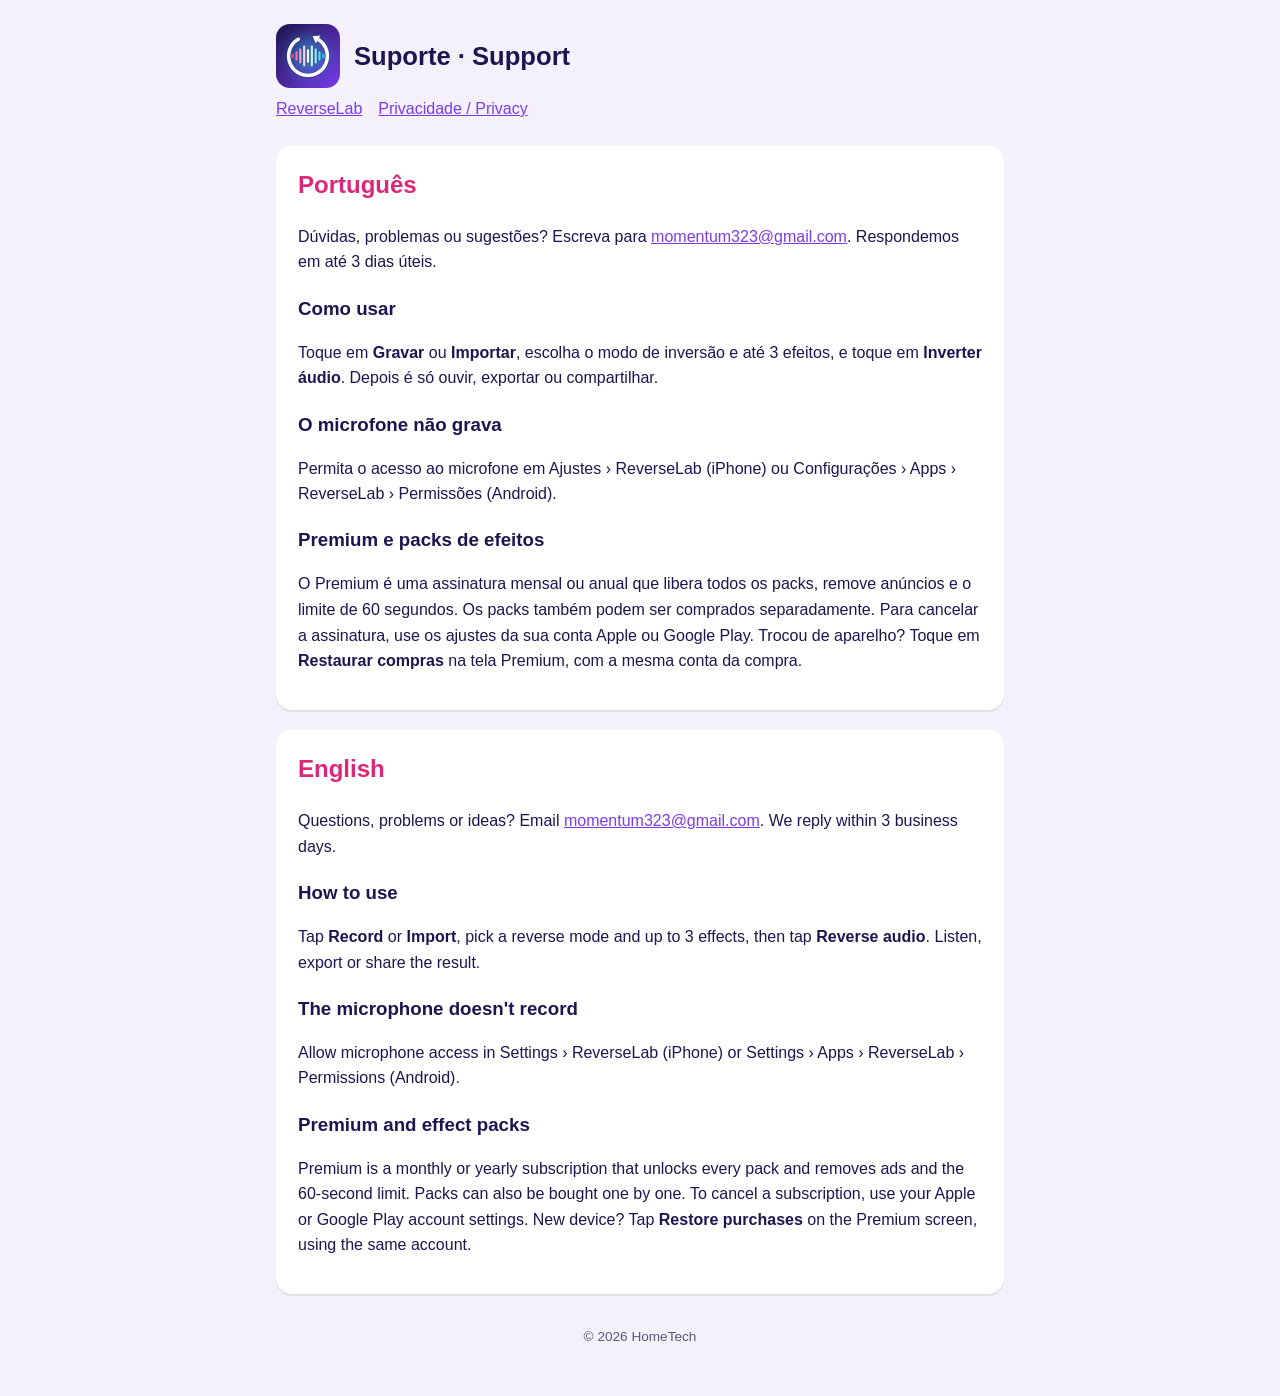
==== support.html @ 507886de "ReverseLab site: home, support and privacy policy" ====
<!doctype html>
<html lang="pt-BR"><head><meta charset="utf-8"><meta name="viewport" content="width=device-width,initial-scale=1">
<title>ReverseLab Suporte</title><link rel="icon" href="icon.png"><link rel="stylesheet" href="style.css"></head>
<body><main>
<header><img src="icon.png" alt="ReverseLab"><h1>Suporte · Support</h1></header>
<nav><a href="index.html">ReverseLab</a><a href="privacy.html">Privacidade / Privacy</a></nav>

<div class="card"><h2>Português</h2>
<p>Dúvidas, problemas ou sugestões? Escreva para <a href="mailto:momentum323@gmail.com">momentum323@gmail.com</a>. Respondemos em até 3 dias úteis.</p>
<h3>Como usar</h3>
<p>Toque em <b>Gravar</b> ou <b>Importar</b>, escolha o modo de inversão e até 3 efeitos, e toque em <b>Inverter áudio</b>. Depois é só ouvir, exportar ou compartilhar.</p>
<h3>O microfone não grava</h3>
<p>Permita o acesso ao microfone em Ajustes › ReverseLab (iPhone) ou Configurações › Apps › ReverseLab › Permissões (Android).</p>
<h3>Premium e packs de efeitos</h3>
<p>O Premium é uma assinatura mensal ou anual que libera todos os packs, remove anúncios e o limite de 60 segundos. Os packs também podem ser comprados separadamente. Para cancelar a assinatura, use os ajustes da sua conta Apple ou Google Play. Trocou de aparelho? Toque em <b>Restaurar compras</b> na tela Premium, com a mesma conta da compra.</p>
</div>

<div class="card"><h2>English</h2>
<p>Questions, problems or ideas? Email <a href="mailto:momentum323@gmail.com">momentum323@gmail.com</a>. We reply within 3 business days.</p>
<h3>How to use</h3>
<p>Tap <b>Record</b> or <b>Import</b>, pick a reverse mode and up to 3 effects, then tap <b>Reverse audio</b>. Listen, export or share the result.</p>
<h3>The microphone doesn't record</h3>
<p>Allow microphone access in Settings › ReverseLab (iPhone) or Settings › Apps › ReverseLab › Permissions (Android).</p>
<h3>Premium and effect packs</h3>
<p>Premium is a monthly or yearly subscription that unlocks every pack and removes ads and the 60-second limit. Packs can also be bought one by one. To cancel a subscription, use your Apple or Google Play account settings. New device? Tap <b>Restore purchases</b> on the Premium screen, using the same account.</p>
</div>
<footer>© 2026 HomeTech</footer>
</main></body></html>
---- style.css ----
:root{--bg:#f4f1fb;--card:#ffffff;--text:#1e1450;--muted:#5b5775;--accent:#7c3aed;--head:#db2777}
@media (prefers-color-scheme:dark){:root{--bg:#0e0b1a;--card:#1a1530;--text:#f2efff;--muted:#a9a3c7;--accent:#b69cff;--head:#22d3ee}}
*{box-sizing:border-box}
body{margin:0;background:var(--bg);color:var(--text);font:16px/1.6 -apple-system,BlinkMacSystemFont,"Segoe UI",Roboto,sans-serif}
main{max-width:760px;margin:0 auto;padding:24px 16px 48px}
header{display:flex;align-items:center;gap:14px;margin-bottom:8px}
header img{width:64px;height:64px;border-radius:14px}
header h1{margin:0;font-size:1.6rem}
nav{margin:8px 0 24px;display:flex;gap:16px;flex-wrap:wrap}
a{color:var(--accent)}
.card{background:var(--card);border-radius:16px;padding:20px 22px;margin-bottom:20px;box-shadow:0 2px 0 rgba(0,0,0,.08)}
h2{margin-top:0;color:var(--head)}
h3{margin-bottom:4px}
.muted{color:var(--muted);font-size:.9rem}
footer{text-align:center;color:var(--muted);font-size:.85rem;margin-top:32px}
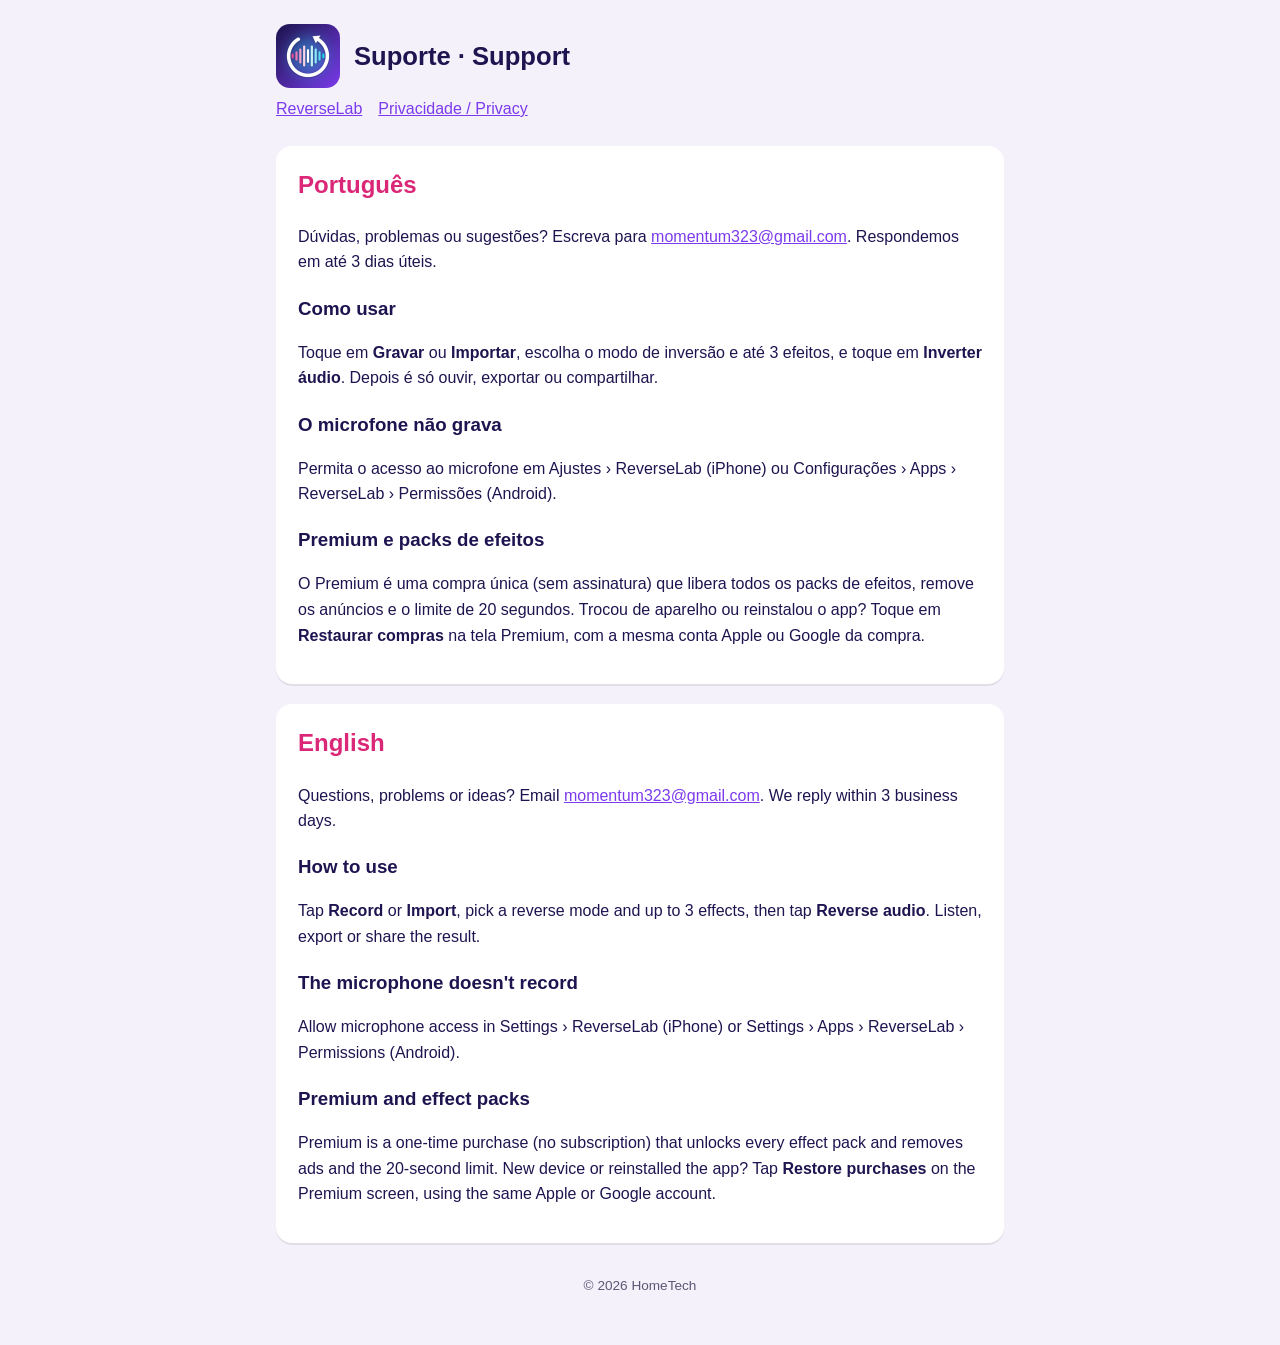
==== commit 43d4f3f0: "Premium is now a one-time purchase; free limit 20s" ====
--- a/support.html
+++ b/support.html
@@ -12,7 +12,7 @@
 <h3>O microfone não grava</h3>
 <p>Permita o acesso ao microfone em Ajustes › ReverseLab (iPhone) ou Configurações › Apps › ReverseLab › Permissões (Android).</p>
 <h3>Premium e packs de efeitos</h3>
-<p>O Premium é uma assinatura mensal ou anual que libera todos os packs, remove anúncios e o limite de 60 segundos. Os packs também podem ser comprados separadamente. Para cancelar a assinatura, use os ajustes da sua conta Apple ou Google Play. Trocou de aparelho? Toque em <b>Restaurar compras</b> na tela Premium, com a mesma conta da compra.</p>
+<p>O Premium é uma compra única (sem assinatura) que libera todos os packs de efeitos, remove os anúncios e o limite de 20 segundos. Trocou de aparelho ou reinstalou o app? Toque em <b>Restaurar compras</b> na tela Premium, com a mesma conta Apple ou Google da compra.</p>
 </div>
 
 <div class="card"><h2>English</h2>
@@ -22,7 +22,7 @@
 <h3>The microphone doesn't record</h3>
 <p>Allow microphone access in Settings › ReverseLab (iPhone) or Settings › Apps › ReverseLab › Permissions (Android).</p>
 <h3>Premium and effect packs</h3>
-<p>Premium is a monthly or yearly subscription that unlocks every pack and removes ads and the 60-second limit. Packs can also be bought one by one. To cancel a subscription, use your Apple or Google Play account settings. New device? Tap <b>Restore purchases</b> on the Premium screen, using the same account.</p>
+<p>Premium is a one-time purchase (no subscription) that unlocks every effect pack and removes ads and the 20-second limit. New device or reinstalled the app? Tap <b>Restore purchases</b> on the Premium screen, using the same Apple or Google account.</p>
 </div>
 <footer>© 2026 HomeTech</footer>
 </main></body></html>
